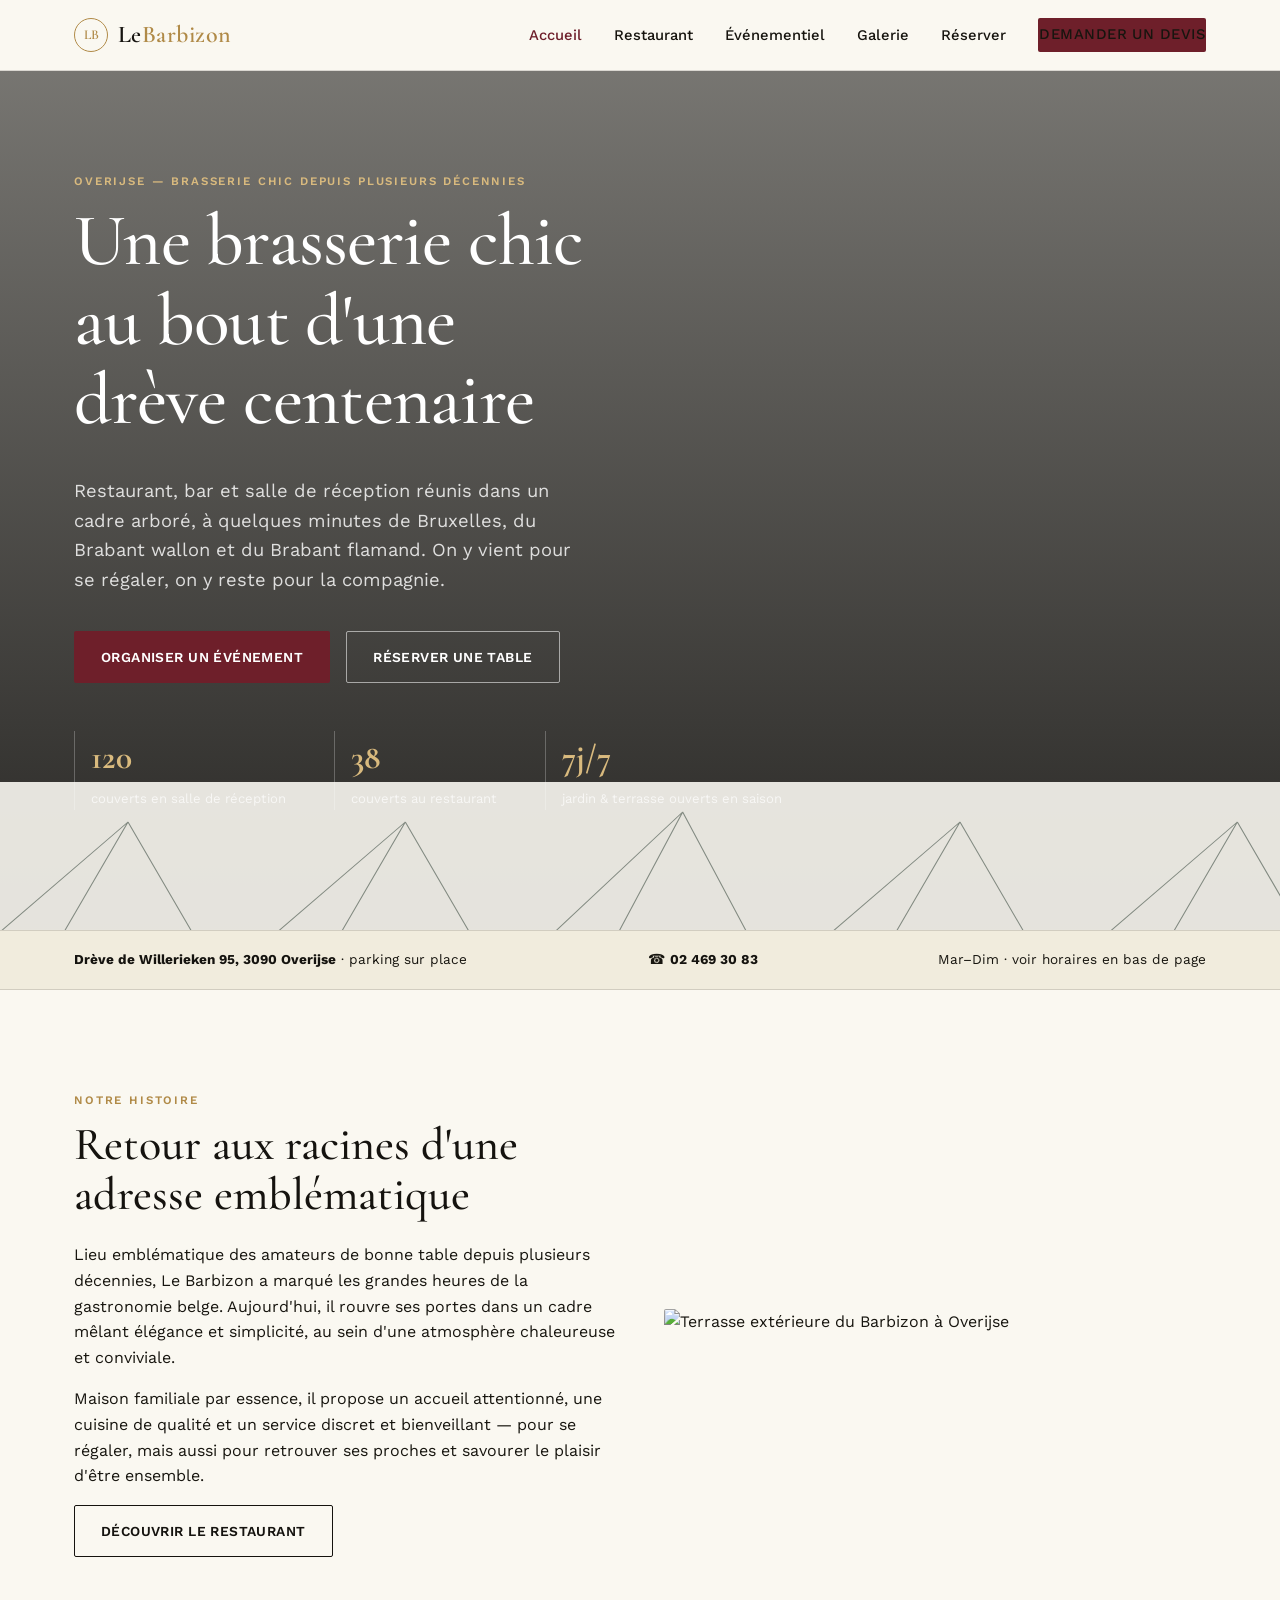
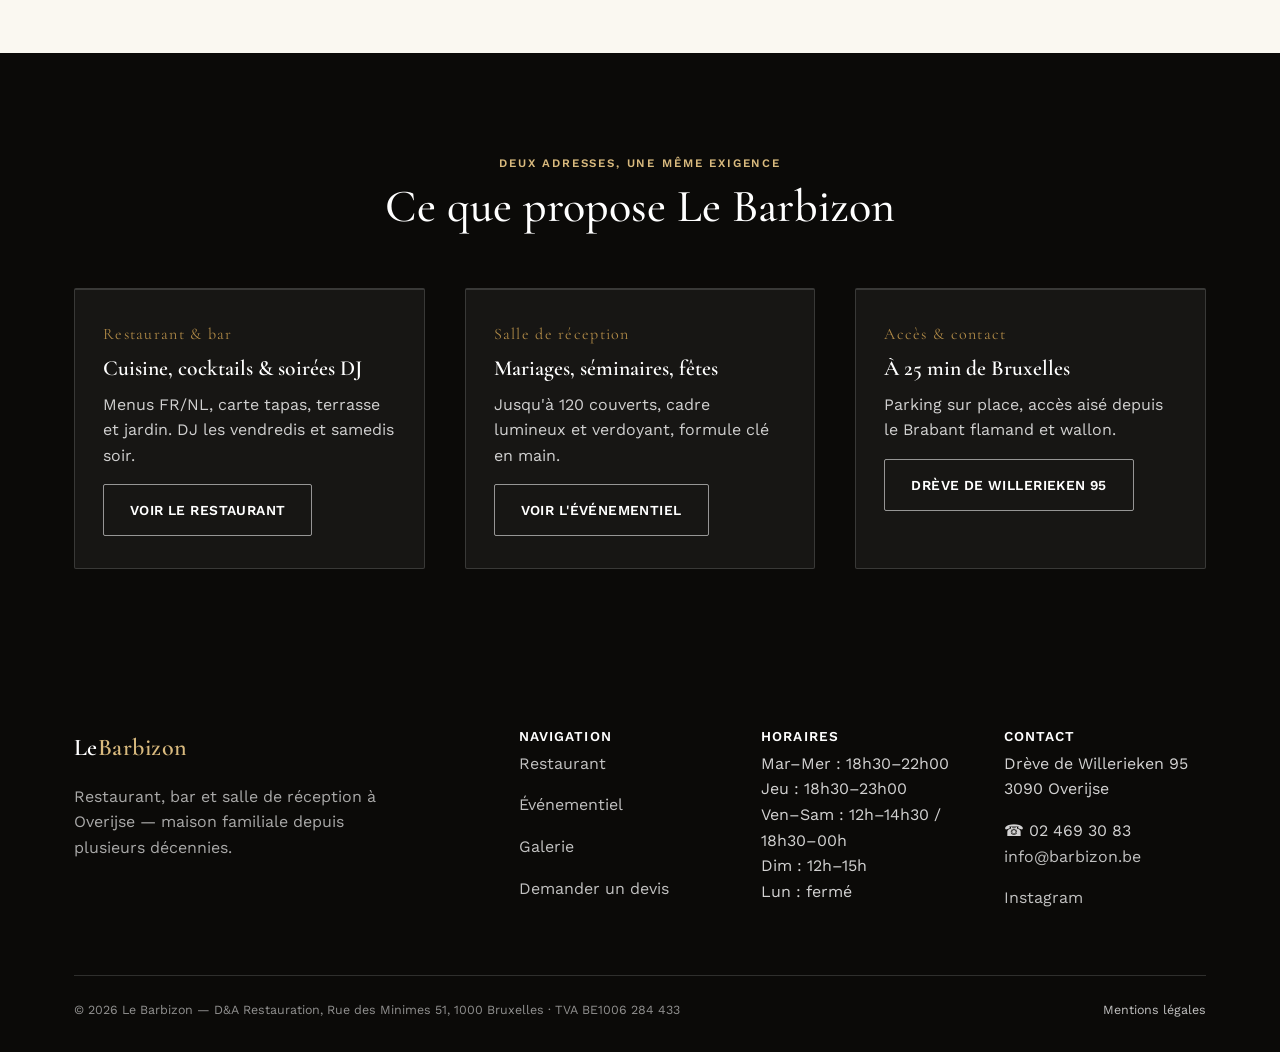
==== index.html @ 3cda9af0 "Add files via upload" ====
<!DOCTYPE html>
<html lang="fr">
<head>
<meta charset="UTF-8">
<meta name="viewport" content="width=device-width, initial-scale=1.0">
<title>Le Barbizon — Brasserie Chic &amp; Salle de Réception à Overijse</title>
<meta name="description" content="Le Barbizon, brasserie chic à Overijse : restaurant, bar et salle de réception au cœur d'un jardin arboré. Mariages, baptêmes, cocktails, séminaires de 30 à 120 couverts, entre Bruxelles et les deux Brabant.">
<link rel="canonical" href="https://www.barbizon.be/">
<meta property="og:type" content="restaurant.restaurant">
<meta property="og:title" content="Le Barbizon — Brasserie Chic & Salle de Réception à Overijse">
<meta property="og:description" content="Brasserie chic, jardin arboré, cuisine soignée. Restaurant, bar et salle de réception jusqu'à 120 couverts.">
<meta property="og:url" content="https://www.barbizon.be/">
<meta property="og:locale" content="fr_BE">
<meta name="robots" content="index, follow">
<link rel="icon" href="data:image/svg+xml,%3Csvg xmlns='http://www.w3.org/2000/svg' viewBox='0 0 32 32'%3E%3Crect width='32' height='32' fill='%231F3327'/%3E%3Cpath d='M16 6v20M9 14c0-4 3-7 7-7M23 14c0-4-3-7-7-7M6 22c0-5 4.5-9 10-9M26 22c0-5-4.5-9-10-9' stroke='%23CBA76A' stroke-width='1.3' fill='none'/%3E%3C/svg%3E">
<link rel="preconnect" href="https://fonts.googleapis.com">
<link rel="preconnect" href="https://fonts.gstatic.com" crossorigin>
<link href="https://fonts.googleapis.com/css2?family=Cormorant+Garamond:ital,wght@0,500;0,600;1,500&family=Work+Sans:wght@400;500;600&display=swap" rel="stylesheet">
<link rel="stylesheet" href="style.css">
<script type="application/ld+json">
{
  "@context": "https://schema.org",
  "@type": "Restaurant",
  "name": "Le Barbizon",
  "image": "https://www.barbizon.be/wp-content/uploads/2026/04/Barbizon-scaled-260x93.png",
  "url": "https://www.barbizon.be/",
  "telephone": "+32-2-469-30-83",
  "servesCuisine": "Belge, Gastronomique",
  "priceRange": "€€€",
  "address": {
    "@type": "PostalAddress",
    "streetAddress": "Drève de Willerieken 95",
    "postalCode": "3090",
    "addressLocality": "Overijse",
    "addressCountry": "BE"
  },
  "openingHoursSpecification": [
    { "@type": "OpeningHoursSpecification", "dayOfWeek": ["Tuesday","Wednesday"], "opens": "18:30", "closes": "22:00" },
    { "@type": "OpeningHoursSpecification", "dayOfWeek": "Thursday", "opens": "18:30", "closes": "23:00" },
    { "@type": "OpeningHoursSpecification", "dayOfWeek": ["Friday","Saturday"], "opens": "12:00", "closes": "14:30" },
    { "@type": "OpeningHoursSpecification", "dayOfWeek": ["Friday","Saturday"], "opens": "18:30", "closes": "00:00" },
    { "@type": "OpeningHoursSpecification", "dayOfWeek": "Sunday", "opens": "12:00", "closes": "15:00" }
  ],
  "sameAs": ["https://www.instagram.com/barbizon.overijse/"]
}
</script>
</head>
<body>
<a class="skip-link" href="#main">Aller au contenu</a>

<header class="site-header">
  <nav class="nav container">
    <a class="nav-logo" href="/"><span class="brand-mark" aria-hidden="true">LB</span>Le <span>Barbizon</span></a>
    <button class="nav-toggle" aria-label="Ouvrir le menu" aria-expanded="false">☰</button>
    <ul class="nav-links">
      <li><a href="/" aria-current="page">Accueil</a></li>
      <li><a href="restaurant.html">Restaurant</a></li>
      <li><a href="evenementiel.html">Événementiel</a></li>
      <li><a href="galerie.html">Galerie</a></li>
      <li><a href="https://bookings.zenchef.com/results?rid=384556&pid=1001">Réserver</a></li>
      <li><a class="btn btn-primary" href="evenementiel.html#devis">Demander un devis</a></li>
    </ul>
  </nav>
</header>

<main id="main">

  <section class="hero" style="background:linear-gradient(180deg, rgba(11,10,8,.55) 0%, rgba(11,10,8,.88) 100%), url('images/vue-aerienne-propriete.jpg'); background-size:cover; background-position:center;">
    <div class="hero-inner">
      <p class="eyebrow on-dark">Overijse — brasserie chic depuis plusieurs décennies</p>
      <h1>Une brasserie chic au bout d'une drève centenaire</h1>
      <p class="lede">Restaurant, bar et salle de réception réunis dans un cadre arboré, à quelques minutes de Bruxelles, du Brabant wallon et du Brabant flamand. On y vient pour se régaler, on y reste pour la compagnie.</p>
      <div class="hero-ctas">
        <a class="btn btn-primary" href="evenementiel.html">Organiser un événement</a>
        <a class="btn btn-ghost-light" href="https://bookings.zenchef.com/results?rid=384556&pid=1001">Réserver une table</a>
      </div>
      <div class="hero-stats">
        <div><strong>120</strong><span>couverts en salle de réception</span></div>
        <div><strong>38</strong><span>couverts au restaurant</span></div>
        <div><strong>7j/7</strong><span>jardin &amp; terrasse ouverts en saison</span></div>
      </div>
    </div>
    <div class="allee" aria-hidden="true">
      <svg viewBox="0 0 1200 150" preserveAspectRatio="none">
        <rect width="1200" height="150" fill="#FAF8F1"/>
        <g stroke="#1F3327" stroke-width="1" fill="none" opacity="0.5">
          <path d="M0 150 L120 40 M60 150 L120 40 M180 150 L120 40"/>
          <path d="M260 150 L380 40 M320 150 L380 40 M440 150 L380 40"/>
          <path d="M520 150 L640 30 M580 150 L640 30 M700 150 L640 30"/>
          <path d="M780 150 L900 40 M840 150 L900 40 M960 150 L900 40"/>
          <path d="M1040 150 L1160 40 M1100 150 L1160 40 M1220 150 L1160 40"/>
        </g>
      </svg>
    </div>
  </section>

  <div class="trust-bar">
    <div class="container">
      <span><strong>Drève de Willerieken 95, 3090 Overijse</strong> · parking sur place</span>
      <span>☎ <strong>02 469 30 83</strong></span>
      <span>Mar–Dim · voir horaires en bas de page</span>
    </div>
  </div>

  <section class="section">
    <div class="container grid-2">
      <div>
        <p class="eyebrow">Notre histoire</p>
        <h2>Retour aux racines d'une adresse emblématique</h2>
        <p>Lieu emblématique des amateurs de bonne table depuis plusieurs décennies, Le Barbizon a marqué les grandes heures de la gastronomie belge. Aujourd'hui, il rouvre ses portes dans un cadre mêlant élégance et simplicité, au sein d'une atmosphère chaleureuse et conviviale.</p>
        <p>Maison familiale par essence, il propose un accueil attentionné, une cuisine de qualité et un service discret et bienveillant — pour se régaler, mais aussi pour retrouver ses proches et savourer le plaisir d'être ensemble.</p>
        <a class="btn btn-outline" href="restaurant.html">Découvrir le restaurant</a>
      </div>
      <img src="images/terrasse-exterieure.jpg" alt="Terrasse extérieure du Barbizon à Overijse" style="border-radius:2px;width:100%;" loading="lazy">
    </div>
  </section>

  <section class="section section-forest">
    <div class="container">
      <div class="section-head center">
        <p class="eyebrow on-dark">Deux adresses, une même exigence</p>
        <h2>Ce que propose Le Barbizon</h2>
      </div>
      <div class="grid-3">
        <div class="card" style="background:rgba(255,255,255,.05);border-color:rgba(255,255,255,.15);color:#fff;">
          <span class="num">Restaurant &amp; bar</span>
          <h3 style="color:#fff;">Cuisine, cocktails &amp; soirées DJ</h3>
          <p style="color:rgba(255,255,255,.8);">Menus FR/NL, carte tapas, terrasse et jardin. DJ les vendredis et samedis soir.</p>
          <a class="btn btn-ghost-light" href="restaurant.html">Voir le restaurant</a>
        </div>
        <div class="card" style="background:rgba(255,255,255,.05);border-color:rgba(255,255,255,.15);color:#fff;">
          <span class="num">Salle de réception</span>
          <h3 style="color:#fff;">Mariages, séminaires, fêtes</h3>
          <p style="color:rgba(255,255,255,.8);">Jusqu'à 120 couverts, cadre lumineux et verdoyant, formule clé en main.</p>
          <a class="btn btn-ghost-light" href="evenementiel.html">Voir l'événementiel</a>
        </div>
        <div class="card" style="background:rgba(255,255,255,.05);border-color:rgba(255,255,255,.15);color:#fff;">
          <span class="num">Accès &amp; contact</span>
          <h3 style="color:#fff;">À 25 min de Bruxelles</h3>
          <p style="color:rgba(255,255,255,.8);">Parking sur place, accès aisé depuis le Brabant flamand et wallon.</p>
          <a class="btn btn-ghost-light" href="#" onclick="return false;">Drève de Willerieken 95</a>
        </div>
      </div>
    </div>
  </section>

</main>

<footer class="site-footer">
  <div class="container">
    <div class="footer-grid">
      <div>
        <a class="nav-logo" href="/" style="color:#fff;">Le <span style="color:var(--brass-light);">Barbizon</span></a>
        <p style="margin-top:16px;max-width:32ch;color:rgba(255,255,255,.65);">Restaurant, bar et salle de réception à Overijse — maison familiale depuis plusieurs décennies.</p>
      </div>
      <div>
        <h4>Navigation</h4>
        <p><a href="restaurant.html">Restaurant</a></p>
        <p><a href="evenementiel.html">Événementiel</a></p>
        <p><a href="galerie.html">Galerie</a></p>
        <p><a href="evenementiel.html#devis">Demander un devis</a></p>
      </div>
      <div>
        <h4>Horaires</h4>
        <p>Mar–Mer : 18h30–22h00<br>Jeu : 18h30–23h00<br>Ven–Sam : 12h–14h30 / 18h30–00h<br>Dim : 12h–15h<br>Lun : fermé</p>
      </div>
      <div>
        <h4>Contact</h4>
        <p>Drève de Willerieken 95<br>3090 Overijse</p>
        <p>☎ 02 469 30 83<br><a href="mailto:info@barbizon.be">info@barbizon.be</a></p>
        <p><a href="https://www.instagram.com/barbizon.overijse/">Instagram</a></p>
      </div>
    </div>
    <div class="footer-bottom">
      <span>© 2026 Le Barbizon — D&amp;A Restauration, Rue des Minimes 51, 1000 Bruxelles · TVA BE1006 284 433</span>
      <span><a href="mentions-legales.html">Mentions légales</a></span>
    </div>
  </div>
</footer>

<script src="script.js"></script>
</body>
</html>
---- style.css ----
/* =========================================================
   LE BARBIZON — design system
   Positionnement : brasserie chic — noir profond, laiton, lie-de-vin
   La verdure (forêt/sauge) reste un accent secondaire, lié au jardin
   Signature : motif "drève" (allée d'arbres) en ligne fine + monogramme
   ========================================================= */

:root{
  --noir:        #15130F;
  --noir-deep:   #0B0A08;
  --forest:      #1F3327;
  --forest-deep: #142219;
  --ivory:       #F1ECDD;
  --ivory-soft:  #FAF8F1;
  --brass:       #B08A47;
  --brass-light: #D9BA7E;
  --wine:        #6E1F2A;
  --wine-dark:   #4E1620;
  --sage:        #7C8B72;
  --charcoal:    #17150F;
  --line:        rgba(21,19,15,0.14);

  --display: "Cormorant Garamond", "Georgia", serif;
  --body: "Work Sans", "Helvetica Neue", Arial, sans-serif;

  --container: 1180px;
  --radius: 2px;
}

*,*::before,*::after{ box-sizing:border-box; }
html{ scroll-behavior:smooth; }
body{
  margin:0;
  background:var(--ivory-soft);
  color:var(--charcoal);
  font-family:var(--body);
  font-size:16px;
  line-height:1.6;
  -webkit-font-smoothing:antialiased;
}
img{ max-width:100%; display:block; }
a{ color:inherit; }
h1,h2,h3,h4{
  font-family:var(--display);
  font-weight:600;
  line-height:1.08;
  margin:0 0 .5em;
  color:var(--noir);
}
h1{ font-size:clamp(2.6rem, 6vw, 4.6rem); font-weight:500; letter-spacing:-0.01em; }
h2{ font-size:clamp(2rem, 3.6vw, 2.9rem); font-weight:500; }
h3{ font-size:1.35rem; font-weight:600; }
p{ margin:0 0 1em; }
.container{ max-width:var(--container); margin:0 auto; padding:0 24px; }

/* Skip link */
.skip-link{
  position:absolute; left:-999px; top:0; background:var(--forest);
  color:#fff; padding:12px 20px; z-index:999;
}
.skip-link:focus{ left:24px; top:24px; }

/* Eyebrow / label */
.eyebrow{
  font-family:var(--body);
  font-size:.72rem;
  font-weight:600;
  letter-spacing:.16em;
  text-transform:uppercase;
  color:var(--brass);
  display:inline-block;
  margin-bottom:.9em;
}
.eyebrow.on-dark{ color:var(--brass-light); }

/* =================== NAV =================== */
.site-header{
  position:sticky; top:0; z-index:50;
  background:rgba(250,248,241,.92);
  backdrop-filter:blur(6px);
  border-bottom:1px solid var(--line);
}
.nav{
  display:flex; align-items:center; justify-content:space-between;
  padding:16px 24px;
}
.nav-logo{
  font-family:var(--display); font-size:1.5rem; font-weight:600;
  letter-spacing:.02em; text-decoration:none; color:var(--noir);
}
.nav-logo span{ color:var(--brass); }
.nav-links{
  display:flex; align-items:center; gap:32px; list-style:none;
  margin:0; padding:0;
}
.nav-links a{
  text-decoration:none; font-size:.92rem; font-weight:500;
  color:var(--charcoal); position:relative; padding:4px 0;
}
.nav-links a[aria-current="page"]{ color:var(--wine); }
.nav-links a:not(.btn)::after{
  content:""; position:absolute; left:0; bottom:-2px; width:0; height:1px;
  background:var(--wine); transition:width .2s ease;
}
.nav-links a:not(.btn):hover::after{ width:100%; }
.nav-toggle{ display:none; }

@media (max-width: 860px){
  .nav-links{
    position:fixed; inset:64px 0 0 0; background:var(--ivory-soft);
    flex-direction:column; align-items:flex-start; padding:32px 24px;
    gap:22px; transform:translateX(100%); transition:transform .25s ease;
  }
  .nav-links.open{ transform:translateX(0); }
  .nav-toggle{
    display:block; background:none; border:none; cursor:pointer;
    font-size:1.6rem; color:var(--noir); line-height:1;
  }
}

/* =================== BUTTONS =================== */
.btn{
  display:inline-flex; align-items:center; gap:8px;
  font-family:var(--body); font-weight:600; font-size:.86rem;
  letter-spacing:.03em; text-decoration:none; text-transform:uppercase;
  padding:14px 26px; border-radius:var(--radius); border:1px solid transparent;
  cursor:pointer; transition:transform .15s ease, background .2s ease, color .2s ease;
}
.btn-primary{ background:var(--wine); color:#fff; }
.btn-primary:hover{ background:var(--wine-dark); transform:translateY(-1px); }
.btn-outline{ border-color:var(--noir); color:var(--noir); }
.btn-outline:hover{ background:var(--noir); color:#fff; }
.btn-ghost-light{ border-color:rgba(255,255,255,.55); color:#fff; }
.btn-ghost-light:hover{ background:#fff; color:var(--noir); }

/* =================== HERO =================== */
.hero{
  position:relative; overflow:hidden;
  background:linear-gradient(180deg, var(--noir) 0%, var(--noir-deep) 100%);
  color:#fff;
  padding:96px 0 0;
}
.hero-inner{
  max-width:var(--container); margin:0 auto; padding:0 24px 120px;
  position:relative; z-index:2;
}
.hero h1{ color:#fff; max-width:15ch; }
.hero .lede{
  font-size:1.15rem; max-width:46ch; color:rgba(255,255,255,.82);
  margin-bottom:2em;
}
.hero-ctas{ display:flex; gap:16px; flex-wrap:wrap; margin-bottom:3em; }
.hero-stats{ display:flex; gap:48px; flex-wrap:wrap; }
.hero-stats div{ border-left:1px solid rgba(255,255,255,.25); padding-left:16px; }
.hero-stats strong{
  display:block; font-family:var(--display); font-size:2.1rem; color:var(--brass-light);
}
.hero-stats span{ font-size:.82rem; color:rgba(255,255,255,.7); }

/* Tree-line motif (signature element) */
.allee{
  position:absolute; left:0; right:0; bottom:-2px; height:150px;
  z-index:1; opacity:.9;
}
.allee svg{ width:100%; height:100%; }

.allee-divider{ width:100%; height:64px; margin:0 auto; display:block; }
.allee-divider svg{ width:100%; height:100%; }

/* =================== SECTIONS =================== */
.section{ padding:96px 0; }
.section.tight{ padding:64px 0; }
.section-ivory{ background:var(--ivory); }
.section-forest{ background:var(--noir-deep); color:#fff; }
.section-forest h2{ color:#fff; }
.section-head{ max-width:640px; margin-bottom:56px; }
.section-head.center{ margin-left:auto; margin-right:auto; text-align:center; }

.grid-3{ display:grid; grid-template-columns:repeat(3,1fr); gap:40px; }
.grid-2{ display:grid; grid-template-columns:repeat(2,1fr); gap:48px; align-items:center; }
@media (max-width:860px){
  .grid-3{ grid-template-columns:1fr; }
  .grid-2{ grid-template-columns:1fr; }
}

/* Brand monogram — brass ring, used beside the wordmark */
.brand-mark{
  display:inline-flex; align-items:center; justify-content:center;
  width:34px; height:34px; border:1px solid var(--brass); border-radius:50%;
  font-family:var(--display); font-size:.85rem; font-weight:600; color:var(--brass);
  margin-right:10px; vertical-align:middle; letter-spacing:0;
}
.nav-logo{ display:inline-flex; align-items:center; }

.card{
  background:var(--ivory-soft); border:1px solid var(--line); padding:32px 28px;
  border-radius:var(--radius); border-top:2px solid transparent;
  transition:border-top-color .2s ease;
}
.card:hover{ border-top-color:var(--brass); }
.card .num{
  font-family:var(--display); font-size:1rem; color:var(--brass);
  letter-spacing:.08em; display:block; margin-bottom:.6em;
}

.photo-ph{
  aspect-ratio:4/3; border-radius:var(--radius);
  background:
    repeating-linear-gradient(135deg, rgba(255,255,255,.05) 0 2px, transparent 2px 14px),
    linear-gradient(135deg, var(--sage), var(--forest));
  display:flex; align-items:center; justify-content:center;
  color:rgba(255,255,255,.75); font-size:.8rem; text-align:center; padding:16px;
}

/* Event type cards */
.event-types{ display:grid; grid-template-columns:repeat(3,1fr); gap:24px; }
@media (max-width:860px){ .event-types{ grid-template-columns:1fr; } }
.event-card{
  border:1px solid var(--line); border-top:2px solid transparent; padding:36px 28px; background:#fff;
  transition:border-color .2s ease, transform .2s ease;
}
.event-card:hover{ border-color:var(--line); border-top-color:var(--brass); transform:translateY(-3px); }
.event-card h3{ margin-bottom:.3em; }
.event-card .tag{
  font-size:.72rem; text-transform:uppercase; letter-spacing:.1em;
  color:var(--sage); font-weight:600;
}

/* FAQ */
.faq-item{ border-bottom:1px solid var(--line); padding:22px 0; }
.faq-item summary{
  cursor:pointer; font-family:var(--display); font-size:1.15rem; font-weight:600;
  color:var(--noir); list-style:none; display:flex; justify-content:space-between; gap:16px;
}
.faq-item summary::-webkit-details-marker{ display:none; }
.faq-item summary::after{ content:"+"; color:var(--brass); font-size:1.4rem; flex:none; }
.faq-item[open] summary::after{ content:"–"; }
.faq-item p{ margin-top:14px; color:var(--charcoal); max-width:62ch; }

/* =================== FORM =================== */
.devis-form{
  background:#fff; border:1px solid var(--line); padding:40px;
}
.form-row{ display:grid; grid-template-columns:1fr 1fr; gap:20px; }
@media (max-width:640px){ .form-row{ grid-template-columns:1fr; } }
.field{ margin-bottom:20px; }
.field label{
  display:block; font-size:.78rem; font-weight:600; letter-spacing:.04em;
  text-transform:uppercase; color:var(--noir); margin-bottom:8px;
}
.field input, .field select, .field textarea{
  width:100%; padding:12px 14px; font-family:var(--body); font-size:.95rem;
  border:1px solid var(--line); border-radius:var(--radius); background:var(--ivory-soft);
}
.field input:focus, .field select:focus, .field textarea:focus{
  outline:2px solid var(--brass); outline-offset:1px;
}
.form-note{ font-size:.82rem; color:var(--sage); margin-top:8px; }
.form-success{
  display:none; background:var(--noir-deep); color:#fff; padding:24px; margin-top:20px;
}
.form-success.show{ display:block; }

/* =================== TRUST BAR =================== */
.trust-bar{
  background:var(--ivory); border-top:1px solid var(--line); border-bottom:1px solid var(--line);
  padding:18px 0;
}
.trust-bar .container{
  display:flex; flex-wrap:wrap; gap:24px 40px; align-items:center;
  justify-content:space-between; font-size:.85rem; color:var(--charcoal);
}
.trust-bar strong{ color:var(--noir); }

/* =================== FOOTER =================== */
.site-footer{ background:var(--noir-deep); color:rgba(255,255,255,.82); padding:64px 0 32px; }
.footer-grid{ display:grid; grid-template-columns:2fr 1fr 1fr 1fr; gap:40px; margin-bottom:48px; }
@media (max-width:860px){ .footer-grid{ grid-template-columns:1fr 1fr; } }
.site-footer h4{ color:#fff; font-size:.85rem; text-transform:uppercase; letter-spacing:.08em; font-family:var(--body); font-weight:600; }
.site-footer a{ text-decoration:none; color:rgba(255,255,255,.75); }
.site-footer a:hover{ color:var(--brass-light); }
.footer-bottom{
  border-top:1px solid rgba(255,255,255,.15); padding-top:24px;
  display:flex; justify-content:space-between; flex-wrap:wrap; gap:12px;
  font-size:.78rem; color:rgba(255,255,255,.55);
}

/* Focus visibility */
a:focus-visible, button:focus-visible, input:focus-visible, textarea:focus-visible, select:focus-visible{
  outline:2px solid var(--brass); outline-offset:2px;
}

@media (prefers-reduced-motion: reduce){
  *{ animation-duration:0.001ms !important; transition-duration:0.001ms !important; }
  html{ scroll-behavior:auto; }
}
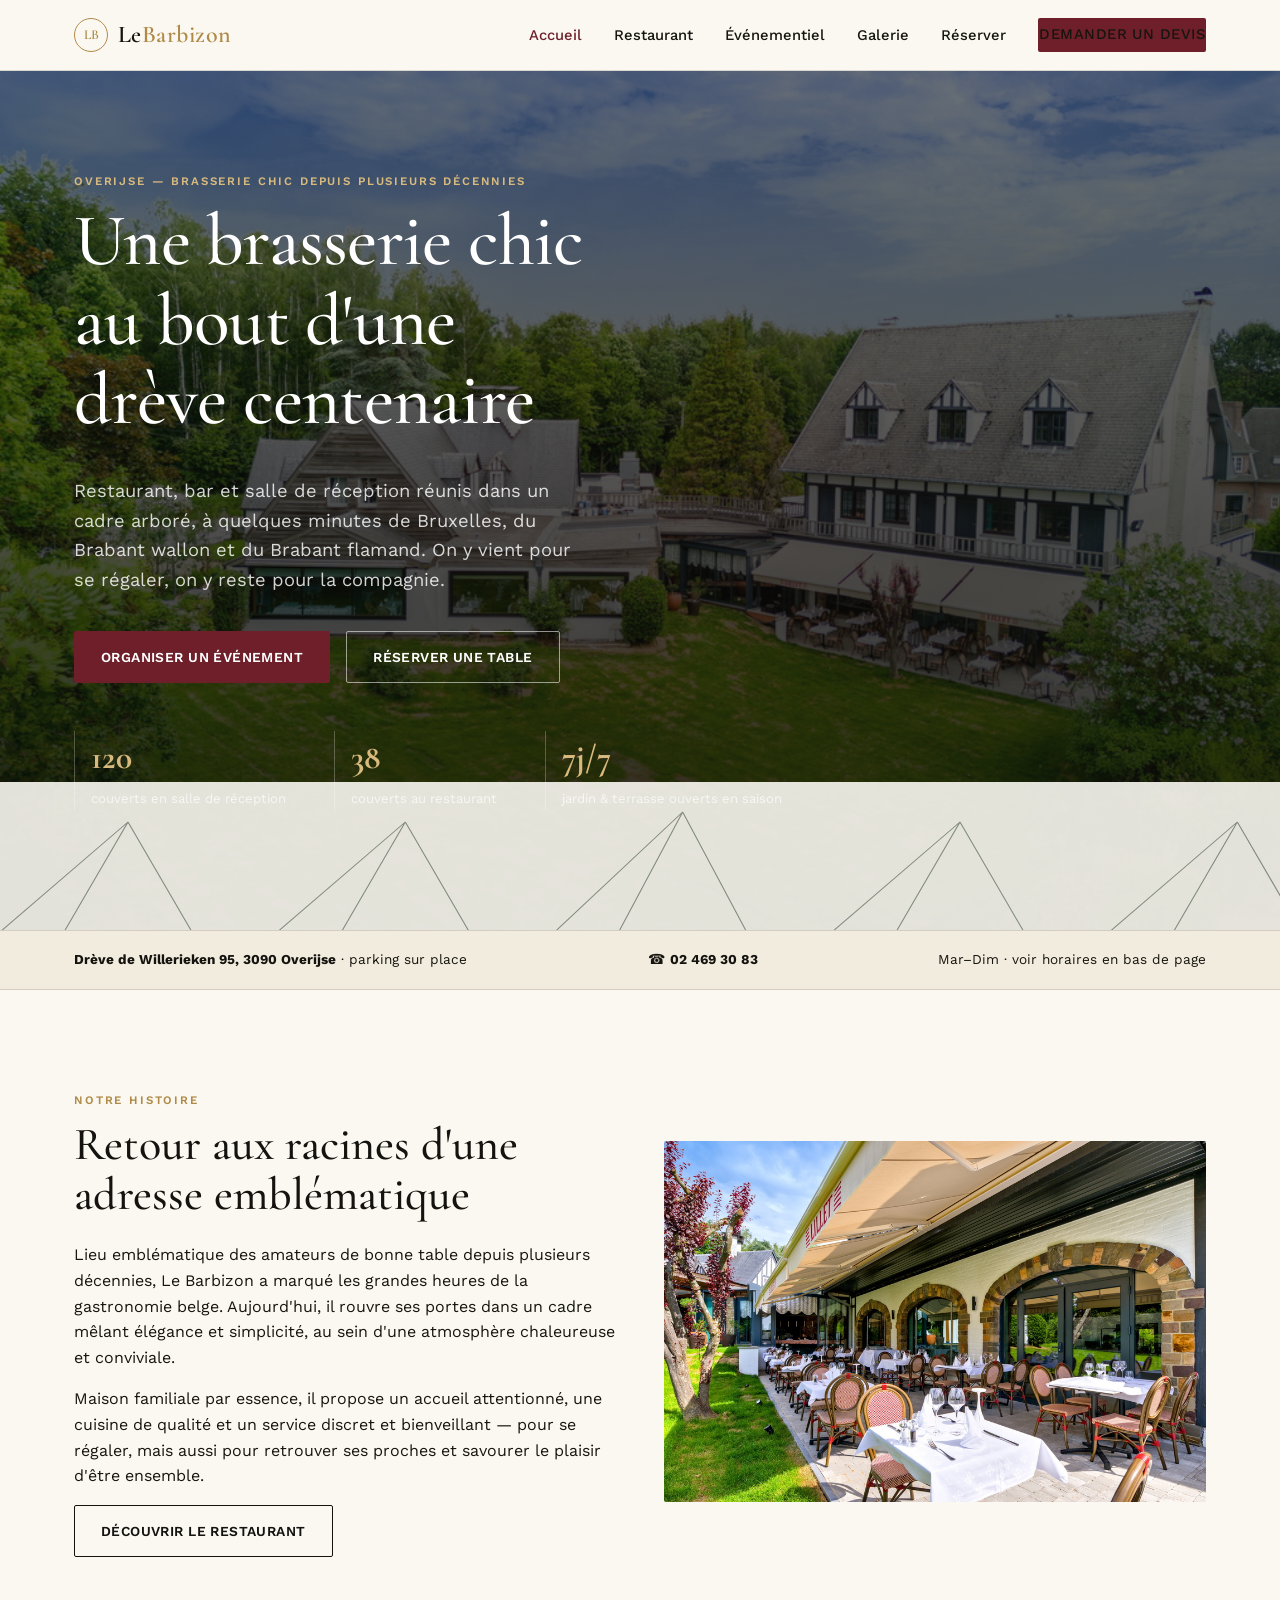
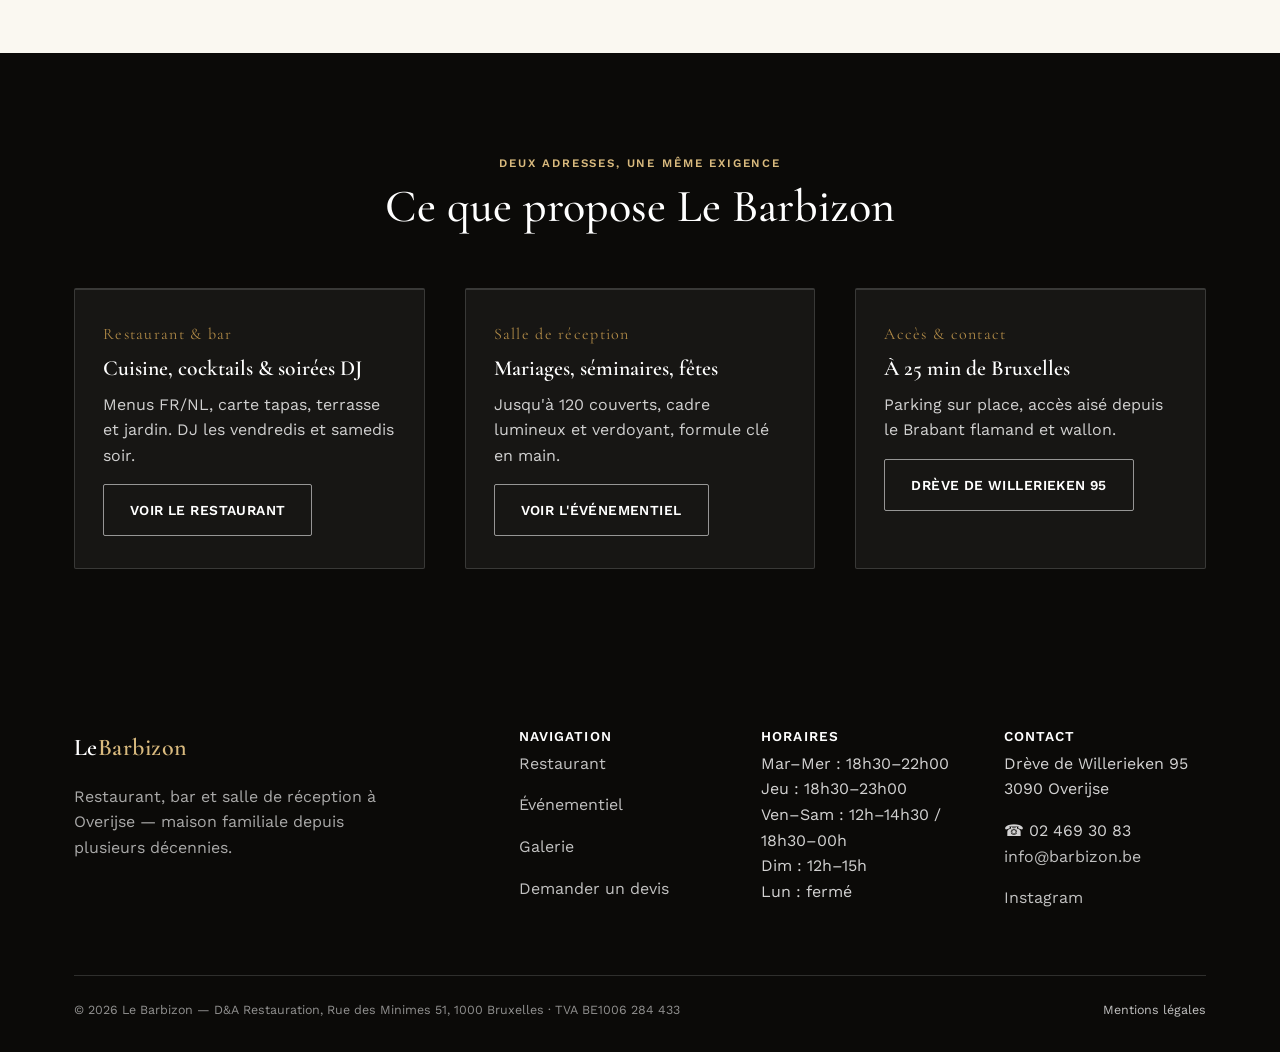
==== commit 45ffa8b8: "Add files via upload" ====
--- a/index.html
+++ b/index.html
@@ -65,7 +65,7 @@
 
 <main id="main">
 
-  <section class="hero" style="background:linear-gradient(180deg, rgba(11,10,8,.55) 0%, rgba(11,10,8,.88) 100%), url('images/vue-aerienne-propriete.jpg'); background-size:cover; background-position:center;">
+  <section class="hero" style="background:linear-gradient(180deg, rgba(11,10,8,.55) 0%, rgba(11,10,8,.88) 100%), url('vue-aerienne-propriete.jpg'); background-size:cover; background-position:center;">
     <div class="hero-inner">
       <p class="eyebrow on-dark">Overijse — brasserie chic depuis plusieurs décennies</p>
       <h1>Une brasserie chic au bout d'une drève centenaire</h1>
@@ -111,7 +111,7 @@
         <p>Maison familiale par essence, il propose un accueil attentionné, une cuisine de qualité et un service discret et bienveillant — pour se régaler, mais aussi pour retrouver ses proches et savourer le plaisir d'être ensemble.</p>
         <a class="btn btn-outline" href="restaurant.html">Découvrir le restaurant</a>
       </div>
-      <img src="images/terrasse-exterieure.jpg" alt="Terrasse extérieure du Barbizon à Overijse" style="border-radius:2px;width:100%;" loading="lazy">
+      <img src="terrasse-exterieure.jpg" alt="Terrasse extérieure du Barbizon à Overijse" style="border-radius:2px;width:100%;" loading="lazy">
     </div>
   </section>
 
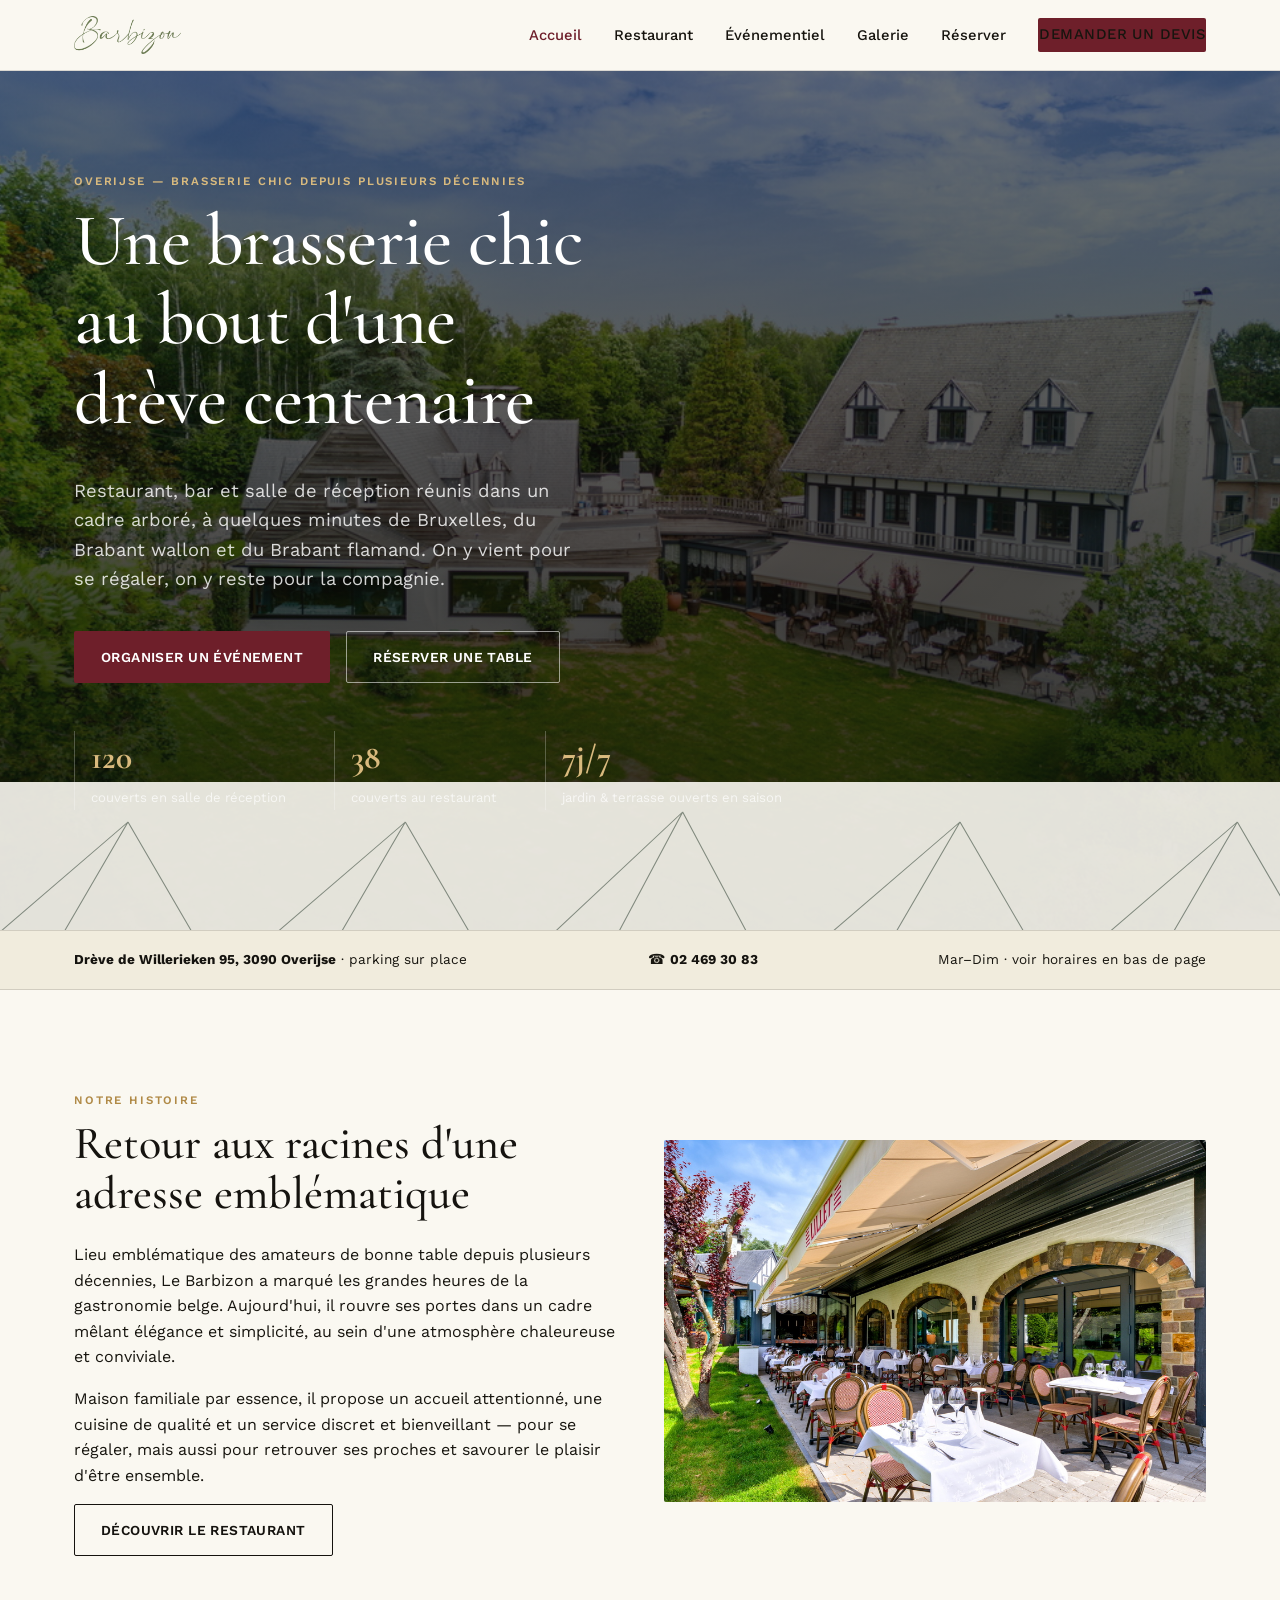
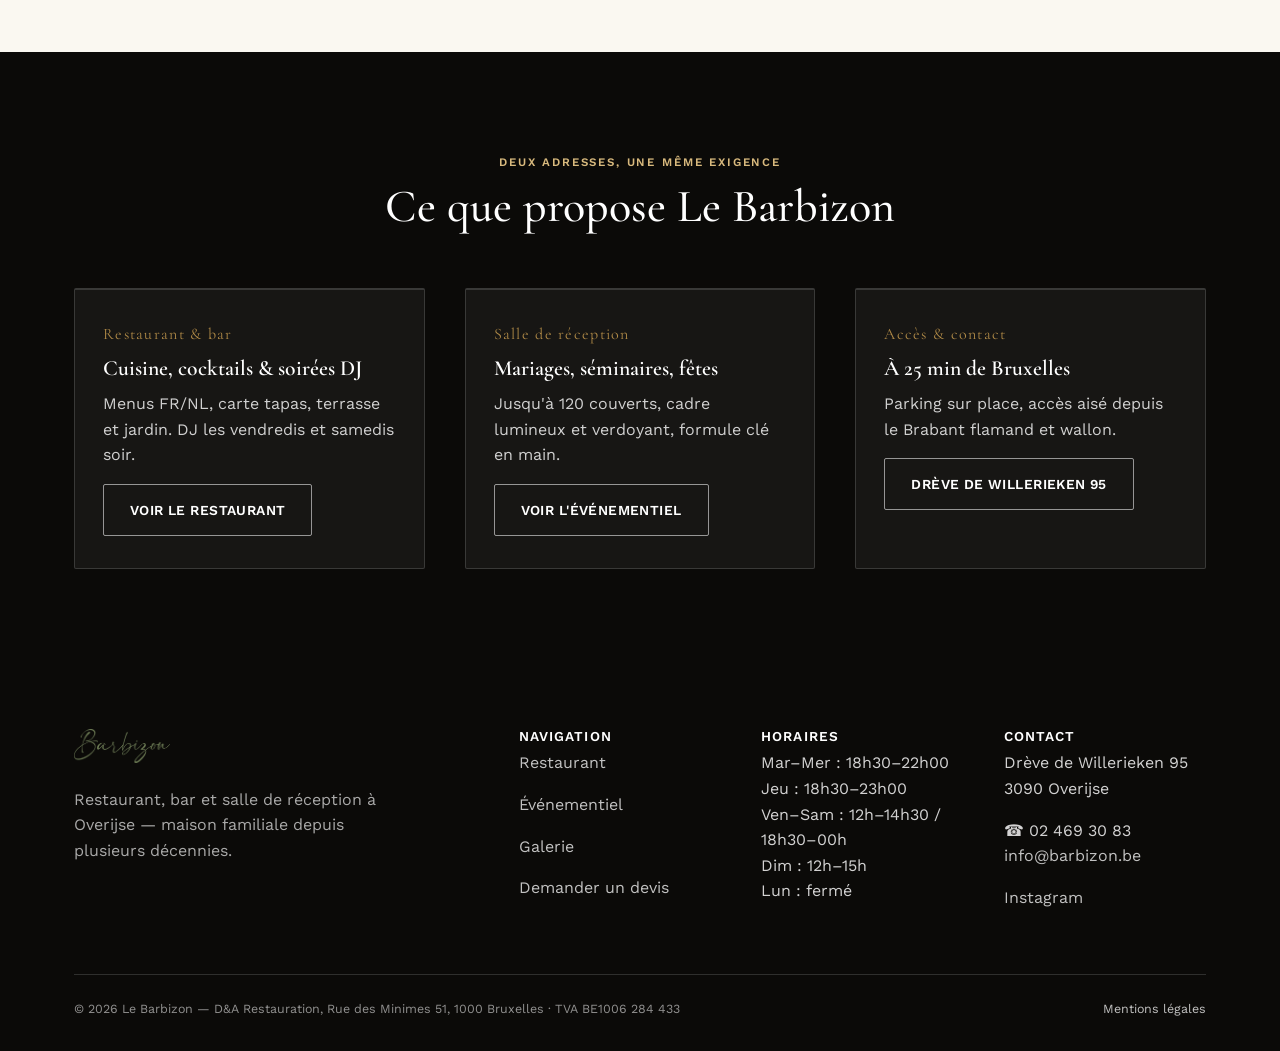
==== commit 213e1113: "Add files via upload" ====
--- a/index.html
+++ b/index.html
@@ -50,7 +50,7 @@
 
 <header class="site-header">
   <nav class="nav container">
-    <a class="nav-logo" href="/"><span class="brand-mark" aria-hidden="true">LB</span>Le <span>Barbizon</span></a>
+    <a class="nav-logo" href="/"><img src="logo-barbizon.png" alt="Le Barbizon"></a>
     <button class="nav-toggle" aria-label="Ouvrir le menu" aria-expanded="false">☰</button>
     <ul class="nav-links">
       <li><a href="/" aria-current="page">Accueil</a></li>
@@ -150,7 +150,7 @@
   <div class="container">
     <div class="footer-grid">
       <div>
-        <a class="nav-logo" href="/" style="color:#fff;">Le <span style="color:var(--brass-light);">Barbizon</span></a>
+        <a class="nav-logo footer-logo" href="/"><img src="logo-barbizon.png" alt="Le Barbizon"></a>
         <p style="margin-top:16px;max-width:32ch;color:rgba(255,255,255,.65);">Restaurant, bar et salle de réception à Overijse — maison familiale depuis plusieurs décennies.</p>
       </div>
       <div>
--- a/style.css
+++ b/style.css
@@ -183,14 +183,10 @@
   .grid-2{ grid-template-columns:1fr; }
 }
 
-/* Brand monogram — brass ring, used beside the wordmark */
-.brand-mark{
-  display:inline-flex; align-items:center; justify-content:center;
-  width:34px; height:34px; border:1px solid var(--brass); border-radius:50%;
-  font-family:var(--display); font-size:.85rem; font-weight:600; color:var(--brass);
-  margin-right:10px; vertical-align:middle; letter-spacing:0;
-}
+/* Brand logo */
 .nav-logo{ display:inline-flex; align-items:center; }
+.nav-logo img{ height:38px; width:auto; display:block; }
+.footer-logo img{ height:34px; width:auto; display:block; }
 
 .card{
   background:var(--ivory-soft); border:1px solid var(--line); padding:32px 28px;
